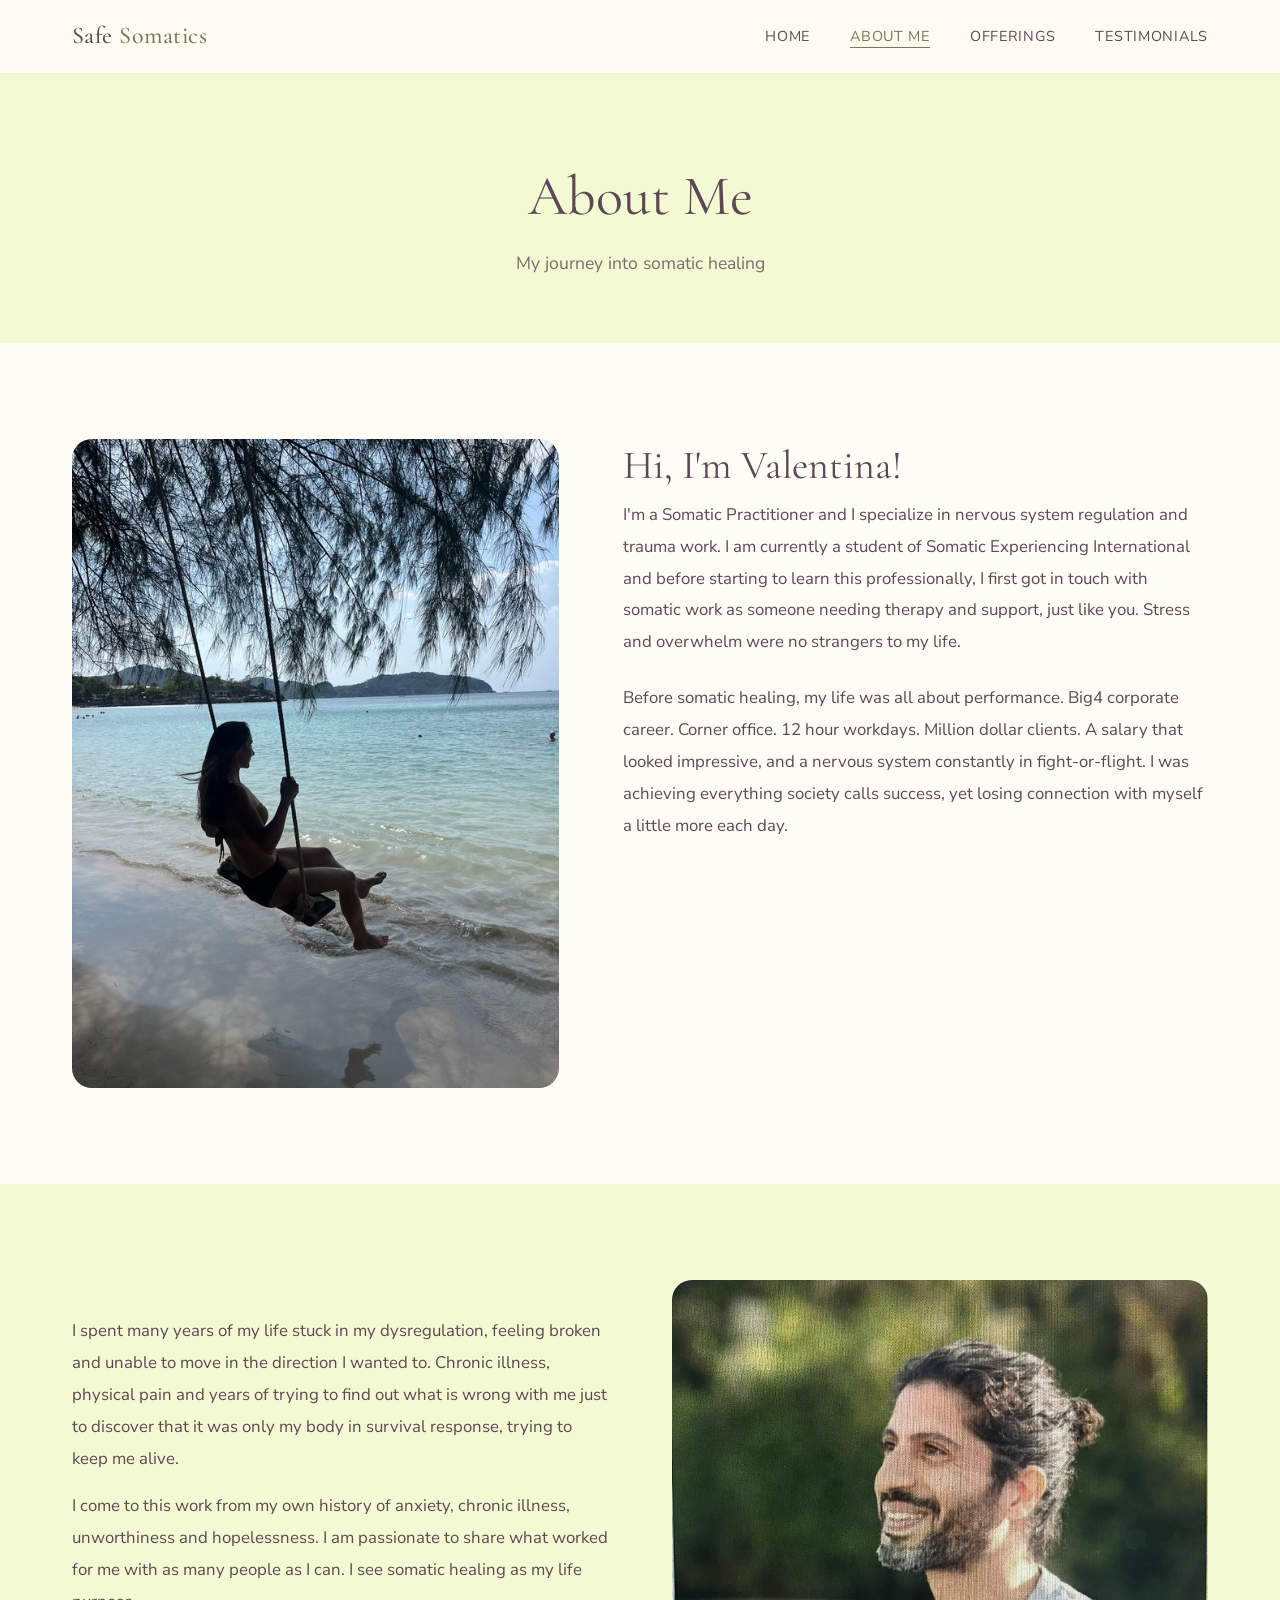
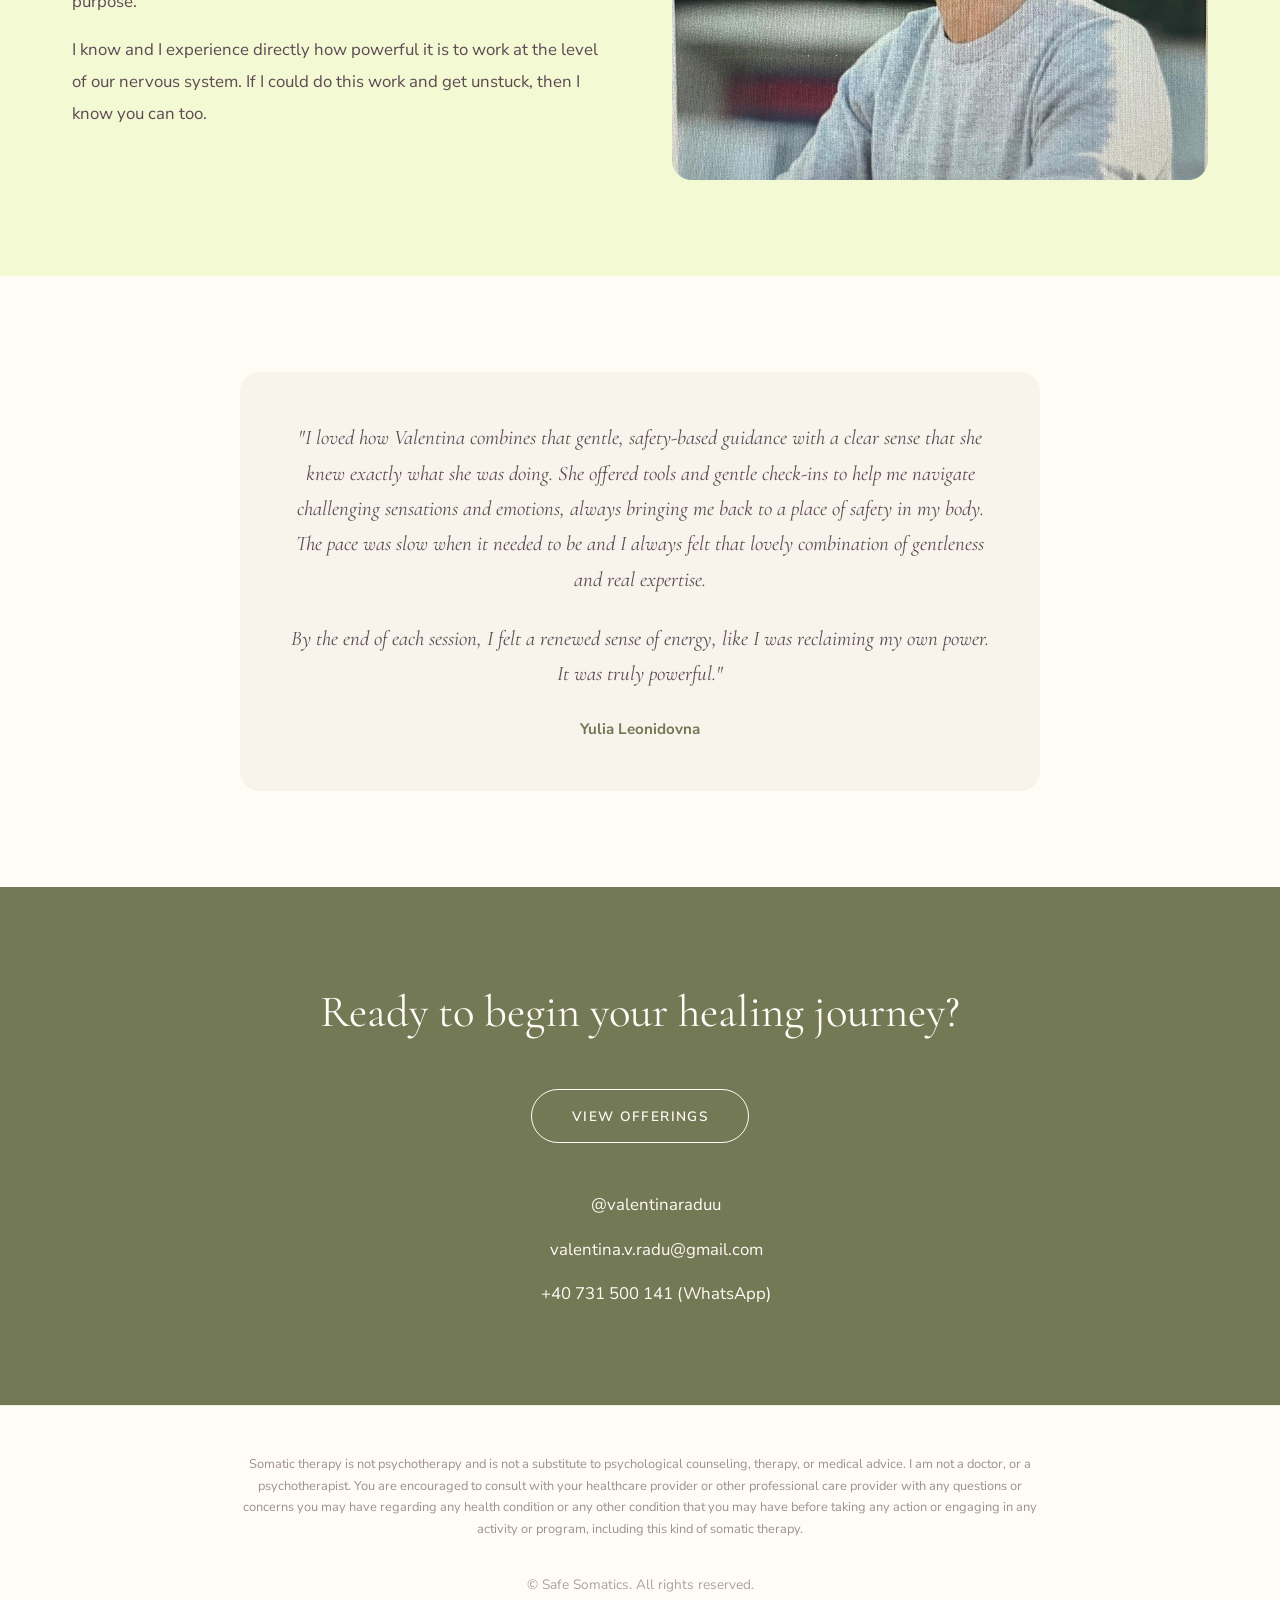
==== public/about-me.html @ 9765cf7d "Move site files into public/ directory to fix Firebase deploy Firebase Hosting expects a "public" di" ====
<!DOCTYPE html>
<html lang="en">
<head>
  <meta charset="utf-8">
  <meta name="viewport" content="width=device-width, initial-scale=1">
  <title>About Me | Safe Somatics</title>
  <meta name="description" content="Meet Valentina, a Somatic Practitioner specializing in nervous system regulation and trauma work.">
  <meta property="og:title" content="About Me | Safe Somatics">
  <meta property="og:description" content="Meet Valentina, a Somatic Practitioner specializing in nervous system regulation and trauma work.">
  <meta property="og:image" content="images/og-image.jpg">
  <meta property="og:type" content="website">
  <link rel="stylesheet" href="css/style.css">
</head>
<body>

  <!-- Navigation -->
  <nav class="nav" id="nav">
    <div class="nav-inner">
      <a href="index.html" class="nav-logo">Safe <span>Somatics</span></a>
      <button class="nav-toggle" id="navToggle" aria-label="Toggle navigation">
        <span></span><span></span><span></span>
      </button>
      <ul class="nav-links" id="navLinks">
        <li><a href="index.html">Home</a></li>
        <li><a href="about-me.html" class="active">About Me</a></li>
        <li><a href="offerings.html">Offerings</a></li>
        <li><a href="testimonials.html">Testimonials</a></li>
      </ul>
    </div>
  </nav>

  <!-- Page Header -->
  <div class="page-header">
    <h1>About Me</h1>
    <p>My journey into somatic healing</p>
  </div>

  <!-- About Content -->
  <section class="section section-cream">
    <div class="container">
      <div class="about-grid fade-in">
        <div class="about-image">
          <img src="images/deedd621ee61c66be8c15c5e5fd90326.jpg" alt="Valentina - Somatic Practitioner" loading="lazy">
        </div>
        <div class="about-content">
          <h2>Hi, I'm Valentina!</h2>
          <p>I'm a Somatic Practitioner and I specialize in nervous system regulation and trauma work. I am currently a student of Somatic Experiencing International and before starting to learn this professionally, I first got in touch with somatic work as someone needing therapy and support, just like you. Stress and overwhelm were no strangers to my life.</p>
          <p>Before somatic healing, my life was all about performance. Big4 corporate career. Corner office. 12 hour workdays. Million dollar clients. A salary that looked impressive, and a nervous system constantly in fight-or-flight. I was achieving everything society calls success, yet losing connection with myself a little more each day.</p>
        </div>
      </div>
    </div>
  </section>

  <!-- My Story Continued -->
  <section class="section section-light-green">
    <div class="container">
      <div class="split-section fade-in">
        <div class="split-content">
          <p>I spent many years of my life stuck in my dysregulation, feeling broken and unable to move in the direction I wanted to. Chronic illness, physical pain and years of trying to find out what is wrong with me just to discover that it was only my body in survival response, trying to keep me alive.</p>
          <p>I come to this work from my own history of anxiety, chronic illness, unworthiness and hopelessness. I am passionate to share what worked for me with as many people as I can. I see somatic healing as my life purpose.</p>
          <p>I know and I experience directly how powerful it is to work at the level of our nervous system. If I could do this work and get unstuck, then I know you can too.</p>
        </div>
        <div class="split-image">
          <img src="images/a37e9b5d80939ad8d50502c005fdd26c.jpg" alt="Somatic healing journey" loading="lazy">
        </div>
      </div>
    </div>
  </section>

  <!-- Testimonial -->
  <section class="section section-cream">
    <div class="container">
      <div class="testimonial-featured fade-in">
        <p>"I loved how Valentina combines that gentle, safety-based guidance with a clear sense that she knew exactly what she was doing. She offered tools and gentle check-ins to help me navigate challenging sensations and emotions, always bringing me back to a place of safety in my body. The pace was slow when it needed to be and I always felt that lovely combination of gentleness and real expertise.</p>
        <p>By the end of each session, I felt a renewed sense of energy, like I was reclaiming my own power. It was truly powerful."</p>
        <span class="testimonial-author">Yulia Leonidovna</span>
      </div>
    </div>
  </section>

  <!-- CTA -->
  <section class="section section-olive contact-section">
    <div class="container fade-in">
      <h2>Ready to begin your healing journey?</h2>
      <div class="mt-3">
        <a href="offerings.html" class="btn btn-outline" style="border-color: #fffbf5; color: #fffbf5;">View offerings</a>
      </div>
      <div class="contact-links mt-3">
        <div class="contact-item">
          <svg xmlns="http://www.w3.org/2000/svg" viewBox="0 0 24 24" fill="#fffbf5"><path d="M12 2.163c3.204 0 3.584.012 4.85.07 3.252.148 4.771 1.691 4.919 4.919.058 1.265.069 1.645.069 4.849 0 3.205-.012 3.584-.069 4.849-.149 3.225-1.664 4.771-4.919 4.919-1.266.058-1.644.07-4.85.07-3.204 0-3.584-.012-4.849-.07-3.26-.149-4.771-1.699-4.919-4.92-.058-1.265-.07-1.644-.07-4.849 0-3.204.013-3.583.07-4.849.149-3.227 1.664-4.771 4.919-4.919 1.266-.057 1.645-.069 4.849-.069zm0-2.163c-3.259 0-3.667.014-4.947.072-4.358.2-6.78 2.618-6.98 6.98-.059 1.281-.073 1.689-.073 4.948 0 3.259.014 3.668.072 4.948.2 4.358 2.618 6.78 6.98 6.98 1.281.058 1.689.072 4.948.072 3.259 0 3.668-.014 4.948-.072 4.354-.2 6.782-2.618 6.979-6.98.059-1.28.073-1.689.073-4.948 0-3.259-.014-3.667-.072-4.947-.196-4.354-2.617-6.78-6.979-6.98-1.281-.059-1.69-.073-4.949-.073zm0 5.838c-3.403 0-6.162 2.759-6.162 6.162s2.759 6.163 6.162 6.163 6.162-2.759 6.162-6.163c0-3.403-2.759-6.162-6.162-6.162zm0 10.162c-2.209 0-4-1.79-4-4 0-2.209 1.791-4 4-4s4 1.791 4 4c0 2.21-1.791 4-4 4zm6.406-11.845c-.796 0-1.441.645-1.441 1.44s.645 1.44 1.441 1.44c.795 0 1.439-.645 1.439-1.44s-.644-1.44-1.439-1.44z"/></svg>
          <a href="https://www.instagram.com/valentinaraduu" target="_blank" rel="noopener" style="color: #fffbf5;">@valentinaraduu</a>
        </div>
        <div class="contact-item">
          <svg xmlns="http://www.w3.org/2000/svg" viewBox="0 0 24 24" fill="#fffbf5"><path d="M20 4H4c-1.1 0-1.99.9-1.99 2L2 18c0 1.1.9 2 2 2h16c1.1 0 2-.9 2-2V6c0-1.1-.9-2-2-2zm0 4l-8 5-8-5V6l8 5 8-5v2z"/></svg>
          <a href="mailto:valentina.v.radu@gmail.com" style="color: #fffbf5;">valentina.v.radu@gmail.com</a>
        </div>
        <div class="contact-item">
          <svg xmlns="http://www.w3.org/2000/svg" viewBox="0 0 24 24" fill="#fffbf5"><path d="M.057 24l1.687-6.163c-1.041-1.804-1.588-3.849-1.587-5.946.003-6.556 5.338-11.891 11.893-11.891 3.181.001 6.167 1.24 8.413 3.488 2.245 2.248 3.481 5.236 3.48 8.414-.003 6.557-5.338 11.892-11.893 11.892-1.99-.001-3.951-.5-5.688-1.448l-6.305 1.654zm6.597-3.807c1.676.995 3.276 1.591 5.392 1.592 5.448 0 9.886-4.434 9.889-9.885.002-5.462-4.415-9.89-9.881-9.892-5.452 0-9.887 4.434-9.889 9.884-.001 2.225.651 3.891 1.746 5.634l-.999 3.648 3.742-.981zm11.387-5.464c-.074-.124-.272-.198-.57-.347-.297-.149-1.758-.868-2.031-.967-.272-.099-.47-.149-.669.149-.198.297-.768.967-.941 1.165-.173.198-.347.223-.644.074-.297-.149-1.255-.462-2.39-1.475-.883-.788-1.48-1.761-1.653-2.059-.173-.297-.018-.458.13-.606.134-.133.297-.347.446-.521.151-.172.2-.296.3-.495.099-.198.05-.372-.025-.521-.075-.148-.669-1.611-.916-2.206-.242-.579-.487-.501-.669-.51l-.57-.01c-.198 0-.52.074-.792.372s-1.04 1.016-1.04 2.479 1.065 2.876 1.213 3.074c.149.198 2.095 3.2 5.076 4.487.709.306 1.263.489 1.694.626.712.226 1.36.194 1.872.118.571-.085 1.758-.719 2.006-1.413.248-.695.248-1.29.173-1.414z"/></svg>
          <span style="color: #fffbf5;">+40 731 500 141 (WhatsApp)</span>
        </div>
      </div>
    </div>
  </section>

  <!-- Footer -->
  <footer class="footer">
    <div class="container">
      <p class="footer-disclaimer">Somatic therapy is not psychotherapy and is not a substitute to psychological counseling, therapy, or medical advice. I am not a doctor, or a psychotherapist. You are encouraged to consult with your healthcare provider or other professional care provider with any questions or concerns you may have regarding any health condition or any other condition that you may have before taking any action or engaging in any activity or program, including this kind of somatic therapy.</p>
      <p class="footer-bottom">&copy; Safe Somatics. All rights reserved.</p>
    </div>
  </footer>

  <script src="js/main.js"></script>
</body>
</html>
---- public/css/style.css ----
/* ============================================
   Safe Somatics - Static Website Styles
   Color Palette:
     Cream:      #fffbf5
     Olive:      #737855
     Plum:       #5d4954
     Light Green: #f3f9d2
     Light Pink:  #ffd2fc
   ============================================ */

@import url('https://fonts.googleapis.com/css2?family=Cormorant+Garamond:ital,wght@0,300;0,400;0,500;0,600;0,700;1,300;1,400;1,500&family=Nunito+Sans:ital,wght@0,300;0,400;0,600;0,700;1,300;1,400&display=swap');

/* Reset & Base */
*, *::before, *::after {
  margin: 0;
  padding: 0;
  box-sizing: border-box;
}

html {
  scroll-behavior: smooth;
  font-size: 16px;
}

body {
  font-family: 'Nunito Sans', sans-serif;
  background-color: #fffbf5;
  color: #5d4954;
  line-height: 1.7;
  -webkit-font-smoothing: antialiased;
}

h1, h2, h3, h4, h5, h6 {
  font-family: 'Cormorant Garamond', serif;
  font-weight: 400;
  line-height: 1.3;
  color: #5d4954;
}

img {
  max-width: 100%;
  height: auto;
  display: block;
}

a {
  color: #737855;
  text-decoration: none;
  transition: color 0.3s ease;
}

a:hover {
  color: #5d4954;
}

.container {
  max-width: 1200px;
  margin: 0 auto;
  padding: 0 2rem;
}

/* ============================================
   Navigation
   ============================================ */
.nav {
  position: fixed;
  top: 0;
  left: 0;
  right: 0;
  z-index: 1000;
  background-color: rgba(255, 251, 245, 0.95);
  backdrop-filter: blur(10px);
  -webkit-backdrop-filter: blur(10px);
  border-bottom: 1px solid rgba(115, 120, 85, 0.1);
  transition: box-shadow 0.3s ease;
}

.nav.scrolled {
  box-shadow: 0 2px 20px rgba(93, 73, 84, 0.08);
}

.nav-inner {
  max-width: 1200px;
  margin: 0 auto;
  padding: 1rem 2rem;
  display: flex;
  justify-content: space-between;
  align-items: center;
}

.nav-logo {
  font-family: 'Cormorant Garamond', serif;
  font-size: 1.5rem;
  font-weight: 500;
  color: #5d4954;
  letter-spacing: 0.02em;
}

.nav-logo span {
  color: #737855;
}

.nav-links {
  display: flex;
  list-style: none;
  gap: 2.5rem;
  align-items: center;
}

.nav-links a {
  font-size: 0.9rem;
  font-weight: 400;
  color: #5d4954;
  letter-spacing: 0.05em;
  text-transform: uppercase;
  position: relative;
  padding-bottom: 2px;
}

.nav-links a::after {
  content: '';
  position: absolute;
  bottom: 0;
  left: 0;
  width: 0;
  height: 1px;
  background-color: #737855;
  transition: width 0.3s ease;
}

.nav-links a:hover::after,
.nav-links a.active::after {
  width: 100%;
}

.nav-links a.active {
  color: #737855;
}

.nav-toggle {
  display: none;
  flex-direction: column;
  gap: 5px;
  cursor: pointer;
  background: none;
  border: none;
  padding: 5px;
}

.nav-toggle span {
  display: block;
  width: 24px;
  height: 2px;
  background-color: #5d4954;
  transition: all 0.3s ease;
}

/* ============================================
   Hero Section
   ============================================ */
.hero {
  min-height: 100vh;
  display: flex;
  align-items: center;
  justify-content: center;
  text-align: center;
  padding: 8rem 2rem 4rem;
  position: relative;
  overflow: hidden;
  background-color: #fffbf5;
}

.hero-bg {
  position: absolute;
  top: 0;
  left: 0;
  right: 0;
  bottom: 0;
  background-image: url('../images/066b9617bab4fffd7803dbf2ef9ac139.jpg');
  background-size: cover;
  background-position: center;
  opacity: 0.15;
}

.hero-content {
  position: relative;
  z-index: 1;
  max-width: 800px;
}

.hero-subtitle {
  font-family: 'Nunito Sans', sans-serif;
  font-size: 0.85rem;
  font-weight: 400;
  letter-spacing: 0.3em;
  text-transform: uppercase;
  color: #737855;
  margin-bottom: 1.5rem;
}

.hero h1 {
  font-size: 4rem;
  font-weight: 300;
  color: #5d4954;
  margin-bottom: 1.5rem;
  letter-spacing: 0.02em;
}

.hero-description {
  font-size: 1.1rem;
  color: #5d4954;
  opacity: 0.8;
  max-width: 550px;
  margin: 0 auto 2.5rem;
  line-height: 1.8;
}

/* ============================================
   Buttons
   ============================================ */
.btn {
  display: inline-block;
  padding: 0.9rem 2.5rem;
  border-radius: 50px;
  font-family: 'Nunito Sans', sans-serif;
  font-size: 0.85rem;
  font-weight: 600;
  letter-spacing: 0.1em;
  text-transform: uppercase;
  transition: all 0.3s ease;
  cursor: pointer;
  border: none;
}

.btn-primary {
  background-color: #737855;
  color: #fffbf5;
}

.btn-primary:hover {
  background-color: #5d4954;
  color: #fffbf5;
  transform: translateY(-2px);
  box-shadow: 0 4px 15px rgba(93, 73, 84, 0.2);
}

.btn-outline {
  background-color: transparent;
  color: #737855;
  border: 1.5px solid #737855;
}

.btn-outline:hover {
  background-color: #737855;
  color: #fffbf5;
  transform: translateY(-2px);
}

.btn-group {
  display: flex;
  gap: 1rem;
  justify-content: center;
  flex-wrap: wrap;
}

/* ============================================
   Section Styles
   ============================================ */
.section {
  padding: 6rem 0;
}

.section-olive {
  background-color: #737855;
  color: #fffbf5;
}

.section-olive h2,
.section-olive h3,
.section-olive h4,
.section-olive p {
  color: #fffbf5;
}

.section-plum {
  background-color: #5d4954;
  color: #fffbf5;
}

.section-plum h2,
.section-plum h3,
.section-plum h4,
.section-plum p {
  color: #fffbf5;
}

.section-light-green {
  background-color: #f3f9d2;
}

.section-cream {
  background-color: #fffbf5;
}

.section-title {
  font-size: 2.8rem;
  text-align: center;
  margin-bottom: 1.5rem;
  font-weight: 400;
}

.section-text {
  text-align: center;
  max-width: 700px;
  margin: 0 auto;
  font-size: 1.05rem;
  line-height: 1.8;
  opacity: 0.9;
}

/* ============================================
   Welcome / Intro Section
   ============================================ */
.welcome {
  display: grid;
  grid-template-columns: 1fr 1fr;
  gap: 4rem;
  align-items: center;
}

.welcome-image img {
  border-radius: 300px 300px 300px 300px;
  object-fit: cover;
  width: 100%;
  max-width: 450px;
  margin: 0 auto;
}

.welcome-content h2 {
  font-size: 2.5rem;
  margin-bottom: 1.5rem;
  text-transform: uppercase;
  letter-spacing: 0.05em;
}

.welcome-content p {
  font-size: 1.05rem;
  line-height: 1.9;
  margin-bottom: 1rem;
}

/* ============================================
   What Is Somatic Therapy
   ============================================ */
.what-is-grid {
  display: grid;
  grid-template-columns: repeat(3, 1fr);
  gap: 2.5rem;
  margin-top: 3rem;
}

.what-is-card {
  text-align: center;
  padding: 2.5rem 2rem;
  background: rgba(255, 255, 255, 0.5);
  border-radius: 20px;
  border: 1px solid rgba(115, 120, 85, 0.1);
}

.what-is-card h3 {
  font-size: 1.4rem;
  margin-bottom: 1rem;
  color: #737855;
}

.what-is-card p {
  font-size: 0.95rem;
  line-height: 1.7;
  opacity: 0.85;
}

.what-is-description {
  text-align: center;
  max-width: 800px;
  margin: 3rem auto 0;
  font-size: 1.05rem;
  line-height: 1.8;
  padding: 2rem;
  background: rgba(115, 120, 85, 0.05);
  border-radius: 20px;
  border-left: 3px solid #737855;
}

/* ============================================
   Two Column Text + Image Layout
   ============================================ */
.split-section {
  display: grid;
  grid-template-columns: 1fr 1fr;
  gap: 4rem;
  align-items: center;
}

.split-section.reverse {
  direction: rtl;
}

.split-section.reverse > * {
  direction: ltr;
}

.split-image img {
  border-radius: 20px;
  object-fit: cover;
  width: 100%;
  height: 500px;
}

.split-content h2 {
  font-size: 2.5rem;
  margin-bottom: 1.5rem;
}

.split-content p {
  font-size: 1.05rem;
  line-height: 1.9;
  margin-bottom: 1rem;
}

/* ============================================
   Nervous System / Quote Section
   ============================================ */
.full-width-text {
  max-width: 900px;
  margin: 0 auto;
  text-align: center;
}

.full-width-text h2 {
  font-size: 2rem;
  line-height: 1.6;
  font-weight: 400;
  margin-bottom: 2rem;
}

.full-width-text p {
  font-size: 1.05rem;
  line-height: 1.9;
}

.quote-block {
  max-width: 800px;
  margin: 3rem auto 0;
  padding: 2.5rem;
  text-align: center;
  font-family: 'Cormorant Garamond', serif;
  font-size: 1.3rem;
  font-style: italic;
  line-height: 1.7;
  position: relative;
}

.quote-block::before {
  content: '\201C';
  font-size: 5rem;
  position: absolute;
  top: -1rem;
  left: 50%;
  transform: translateX(-50%);
  opacity: 0.2;
  font-style: normal;
}

.quote-author {
  display: block;
  margin-top: 1.5rem;
  font-family: 'Nunito Sans', sans-serif;
  font-size: 0.9rem;
  font-style: normal;
  font-weight: 600;
  letter-spacing: 0.1em;
  text-transform: uppercase;
}

/* ============================================
   Pillars / Features Grid
   ============================================ */
.pillars-grid {
  display: grid;
  grid-template-columns: repeat(4, 1fr);
  gap: 2rem;
  margin-top: 3rem;
}

.pillar-card {
  text-align: center;
  padding: 2.5rem 1.5rem;
  border-radius: 20px;
  background: rgba(255, 251, 245, 0.1);
  border: 1px solid rgba(255, 251, 245, 0.15);
  transition: transform 0.3s ease;
}

.pillar-card:hover {
  transform: translateY(-5px);
}

.pillar-card h4 {
  font-size: 1.3rem;
  margin-bottom: 1rem;
  color: #f3f9d2;
}

.pillar-card p {
  font-size: 0.95rem;
  line-height: 1.7;
  opacity: 0.9;
}

/* ============================================
   Support / Benefits Section
   ============================================ */
.support-section h2 {
  text-align: center;
  font-size: 2.8rem;
  margin-bottom: 3rem;
}

.benefits-grid {
  display: grid;
  grid-template-columns: repeat(2, 1fr);
  gap: 2.5rem;
  max-width: 900px;
  margin: 0 auto;
}

.benefit-card {
  padding: 2rem;
  border-radius: 20px;
  background: white;
  border: 1px solid rgba(115, 120, 85, 0.1);
  transition: box-shadow 0.3s ease;
}

.benefit-card:hover {
  box-shadow: 0 8px 30px rgba(93, 73, 84, 0.08);
}

.benefit-card h3 {
  font-size: 1.4rem;
  margin-bottom: 0.75rem;
  color: #737855;
}

.benefit-card p {
  font-size: 0.95rem;
  line-height: 1.7;
}

/* ============================================
   About Section
   ============================================ */
.about-grid {
  display: grid;
  grid-template-columns: 1fr 1.2fr;
  gap: 4rem;
  align-items: start;
}

.about-image img {
  border-radius: 20px;
  object-fit: cover;
  width: 100%;
  position: sticky;
  top: 6rem;
}

.about-content h2 {
  font-size: 2.5rem;
  margin-bottom: 0.5rem;
}

.about-content h3 {
  font-size: 1.6rem;
  color: #737855;
  margin-bottom: 1.5rem;
}

.about-content p {
  font-size: 1.05rem;
  line-height: 1.9;
  margin-bottom: 1.5rem;
}

/* ============================================
   Testimonials
   ============================================ */
.testimonial-card {
  max-width: 800px;
  margin: 0 auto 3rem;
  padding: 3rem;
  background: white;
  border-radius: 20px;
  border: 1px solid rgba(115, 120, 85, 0.1);
  position: relative;
}

.testimonial-card::before {
  content: '\201C';
  font-family: 'Cormorant Garamond', serif;
  font-size: 5rem;
  color: #737855;
  opacity: 0.2;
  position: absolute;
  top: 0.5rem;
  left: 1.5rem;
  line-height: 1;
}

.testimonial-card p {
  font-size: 1.05rem;
  line-height: 1.8;
  font-style: italic;
  margin-bottom: 1.5rem;
  padding-top: 1rem;
}

.testimonial-author {
  font-weight: 700;
  font-style: normal;
  color: #737855;
  font-size: 0.95rem;
}

.testimonial-role {
  font-style: normal;
  font-size: 0.85rem;
  opacity: 0.7;
}

.testimonial-featured {
  max-width: 800px;
  margin: 0 auto;
  padding: 3rem;
  text-align: center;
  background: rgba(115, 120, 85, 0.05);
  border-radius: 20px;
}

.testimonial-featured p {
  font-family: 'Cormorant Garamond', serif;
  font-size: 1.3rem;
  font-style: italic;
  line-height: 1.7;
  margin-bottom: 1.5rem;
}

/* ============================================
   Offerings
   ============================================ */
.offerings-grid {
  display: grid;
  grid-template-columns: repeat(3, 1fr);
  gap: 2.5rem;
  margin-top: 3rem;
}

.offering-card {
  text-align: center;
  border-radius: 20px;
  overflow: hidden;
  background: white;
  border: 1px solid rgba(115, 120, 85, 0.1);
  transition: transform 0.3s ease, box-shadow 0.3s ease;
}

.offering-card:hover {
  transform: translateY(-5px);
  box-shadow: 0 10px 30px rgba(93, 73, 84, 0.1);
}

.offering-card-image {
  height: 250px;
  overflow: hidden;
}

.offering-card-image img {
  width: 100%;
  height: 100%;
  object-fit: cover;
  transition: transform 0.5s ease;
}

.offering-card:hover .offering-card-image img {
  transform: scale(1.05);
}

.offering-card-content {
  padding: 2rem;
}

.offering-card h3 {
  font-size: 1.5rem;
  margin-bottom: 1rem;
  color: #737855;
}

.offering-card p {
  font-size: 0.95rem;
  line-height: 1.7;
  margin-bottom: 1.5rem;
}

/* ============================================
   Contact Section
   ============================================ */
.contact-section {
  text-align: center;
}

.contact-section h2 {
  font-size: 2.8rem;
  margin-bottom: 2rem;
}

.contact-links {
  display: flex;
  flex-direction: column;
  gap: 1rem;
  align-items: center;
  margin-top: 1.5rem;
}

.contact-item {
  display: flex;
  align-items: center;
  gap: 0.75rem;
  font-size: 1.05rem;
}

.contact-item svg {
  width: 20px;
  height: 20px;
  fill: #737855;
  flex-shrink: 0;
}

/* ============================================
   Footer
   ============================================ */
.footer {
  padding: 3rem 0;
  text-align: center;
  border-top: 1px solid rgba(115, 120, 85, 0.1);
}

.footer-disclaimer {
  max-width: 800px;
  margin: 0 auto 2rem;
  font-size: 0.8rem;
  line-height: 1.7;
  opacity: 0.6;
}

.footer-bottom {
  font-size: 0.85rem;
  opacity: 0.5;
}

/* ============================================
   Page Header (for inner pages)
   ============================================ */
.page-header {
  padding: 10rem 2rem 4rem;
  text-align: center;
  background-color: #f3f9d2;
}

.page-header h1 {
  font-size: 3.5rem;
  color: #5d4954;
}

.page-header p {
  margin-top: 1rem;
  font-size: 1.1rem;
  opacity: 0.8;
  max-width: 600px;
  margin-left: auto;
  margin-right: auto;
}

/* ============================================
   Utilities
   ============================================ */
.text-center {
  text-align: center;
}

.mt-2 { margin-top: 2rem; }
.mt-3 { margin-top: 3rem; }
.mb-2 { margin-bottom: 2rem; }
.mb-3 { margin-bottom: 3rem; }

/* ============================================
   Animations
   ============================================ */
.fade-in {
  opacity: 0;
  transform: translateY(20px);
  transition: opacity 0.8s ease, transform 0.8s ease;
}

.fade-in.visible {
  opacity: 1;
  transform: translateY(0);
}

/* ============================================
   Responsive Design
   ============================================ */
@media (max-width: 1024px) {
  .pillars-grid {
    grid-template-columns: repeat(2, 1fr);
  }

  .welcome,
  .split-section,
  .about-grid {
    grid-template-columns: 1fr;
    gap: 2rem;
  }

  .split-section.reverse {
    direction: ltr;
  }

  .welcome-image {
    order: -1;
  }

  .hero h1 {
    font-size: 3rem;
  }
}

@media (max-width: 768px) {
  .nav-links {
    display: none;
    position: absolute;
    top: 100%;
    left: 0;
    right: 0;
    background-color: rgba(255, 251, 245, 0.98);
    flex-direction: column;
    padding: 2rem;
    gap: 1.5rem;
    border-bottom: 1px solid rgba(115, 120, 85, 0.1);
  }

  .nav-links.open {
    display: flex;
  }

  .nav-toggle {
    display: flex;
  }

  .hero {
    min-height: 80vh;
    padding: 7rem 1.5rem 3rem;
  }

  .hero h1 {
    font-size: 2.5rem;
  }

  .section {
    padding: 4rem 0;
  }

  .section-title {
    font-size: 2.2rem;
  }

  .what-is-grid {
    grid-template-columns: 1fr;
  }

  .offerings-grid {
    grid-template-columns: 1fr;
  }

  .pillars-grid {
    grid-template-columns: 1fr;
  }

  .benefits-grid {
    grid-template-columns: 1fr;
  }

  .container {
    padding: 0 1.5rem;
  }

  .page-header {
    padding: 8rem 1.5rem 3rem;
  }

  .page-header h1 {
    font-size: 2.5rem;
  }

  .split-image img {
    height: 350px;
  }

  .about-image img {
    position: static;
  }
}

@media (max-width: 480px) {
  .hero h1 {
    font-size: 2rem;
  }

  .btn-group {
    flex-direction: column;
    align-items: center;
  }
}
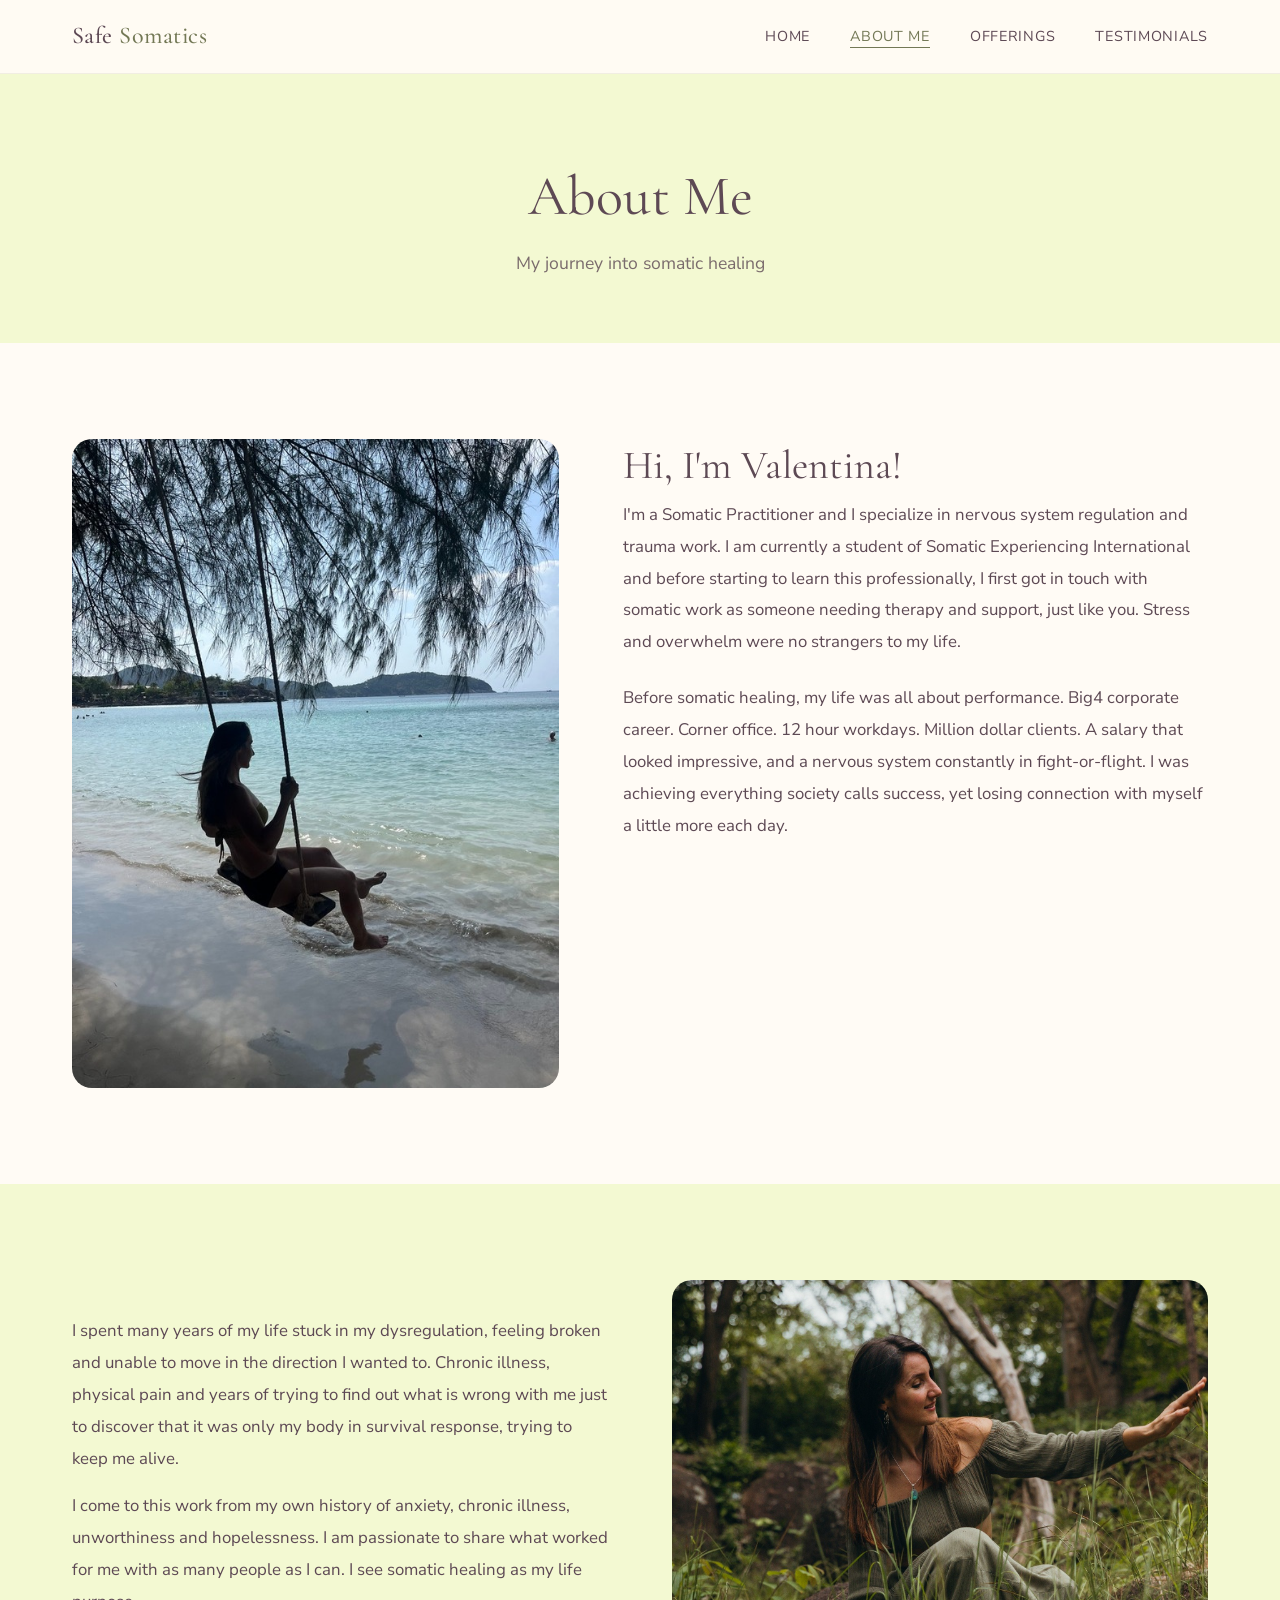
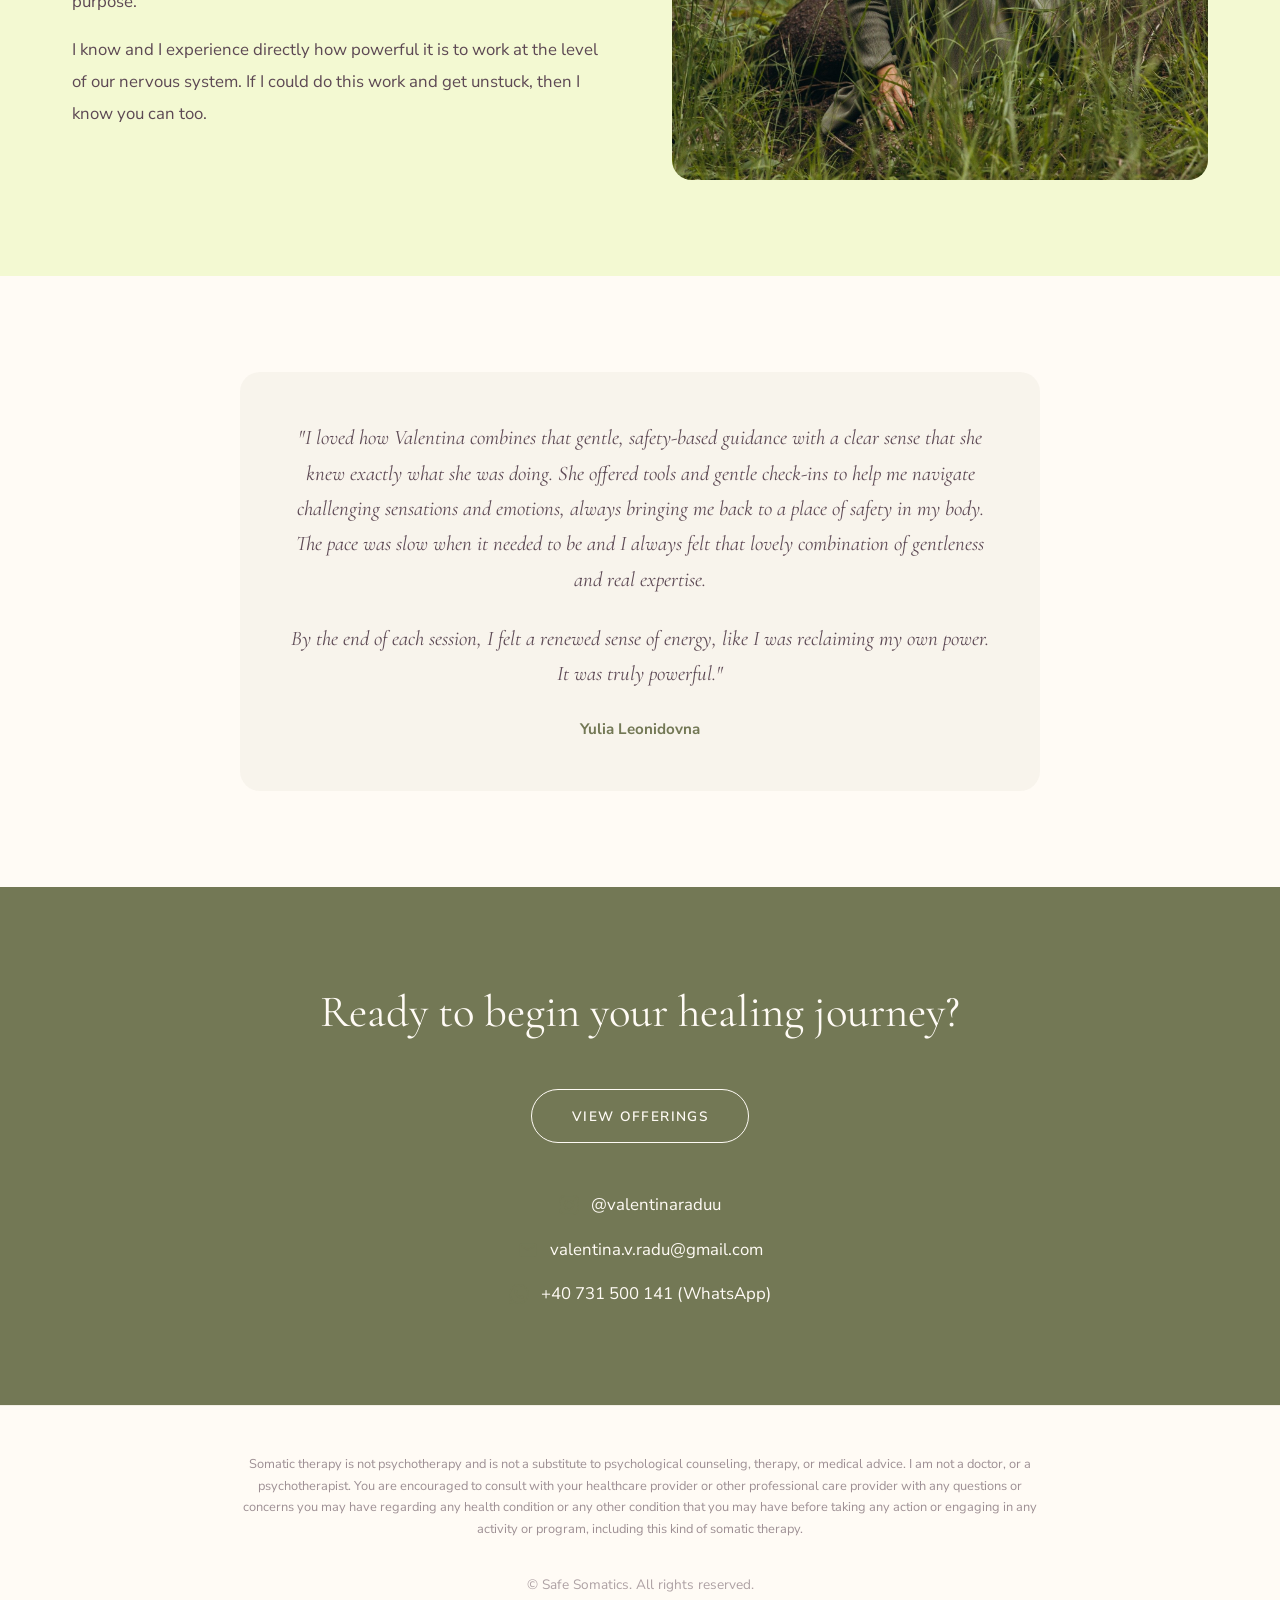
==== commit 1c3b19d1: "Swap About Me page image to specified photo https://claude.ai/code/session_01XYaY79BtkbtiE2khdQedfF" ====
--- a/public/about-me.html
+++ b/public/about-me.html
@@ -61,7 +61,7 @@
           <p>I know and I experience directly how powerful it is to work at the level of our nervous system. If I could do this work and get unstuck, then I know you can too.</p>
         </div>
         <div class="split-image">
-          <img src="images/a37e9b5d80939ad8d50502c005fdd26c.jpg" alt="Somatic healing journey" loading="lazy">
+          <img src="images/9dc7a72aa79212843d50720f5d2e6f0e.jpg" alt="Somatic healing journey" loading="lazy">
         </div>
       </div>
     </div>
--- a/public/css/style.css
+++ b/public/css/style.css
@@ -329,10 +329,10 @@
 }
 
 .welcome-image img {
-  border-radius: 300px 300px 300px 300px;
+  border-radius: 20px;
   object-fit: cover;
   width: 100%;
-  max-width: 450px;
+  height: 500px;
   margin: 0 auto;
 }
 
@@ -362,7 +362,7 @@
 .what-is-card {
   text-align: center;
   padding: 2.5rem 2rem;
-  background: rgba(255, 255, 255, 0.5);
+  background: rgba(255, 251, 245, 0.5);
   border-radius: 20px;
   border: 1px solid rgba(115, 120, 85, 0.1);
 }
@@ -537,7 +537,7 @@
 .benefit-card {
   padding: 2rem;
   border-radius: 20px;
-  background: white;
+  background: #fffbf5;
   border: 1px solid rgba(115, 120, 85, 0.1);
   transition: box-shadow 0.3s ease;
 }
@@ -599,7 +599,7 @@
   max-width: 800px;
   margin: 0 auto 3rem;
   padding: 3rem;
-  background: white;
+  background: #fffbf5;
   border-radius: 20px;
   border: 1px solid rgba(115, 120, 85, 0.1);
   position: relative;
@@ -669,7 +669,7 @@
   text-align: center;
   border-radius: 20px;
   overflow: hidden;
-  background: white;
+  background: #fffbf5;
   border: 1px solid rgba(115, 120, 85, 0.1);
   transition: transform 0.3s ease, box-shadow 0.3s ease;
 }
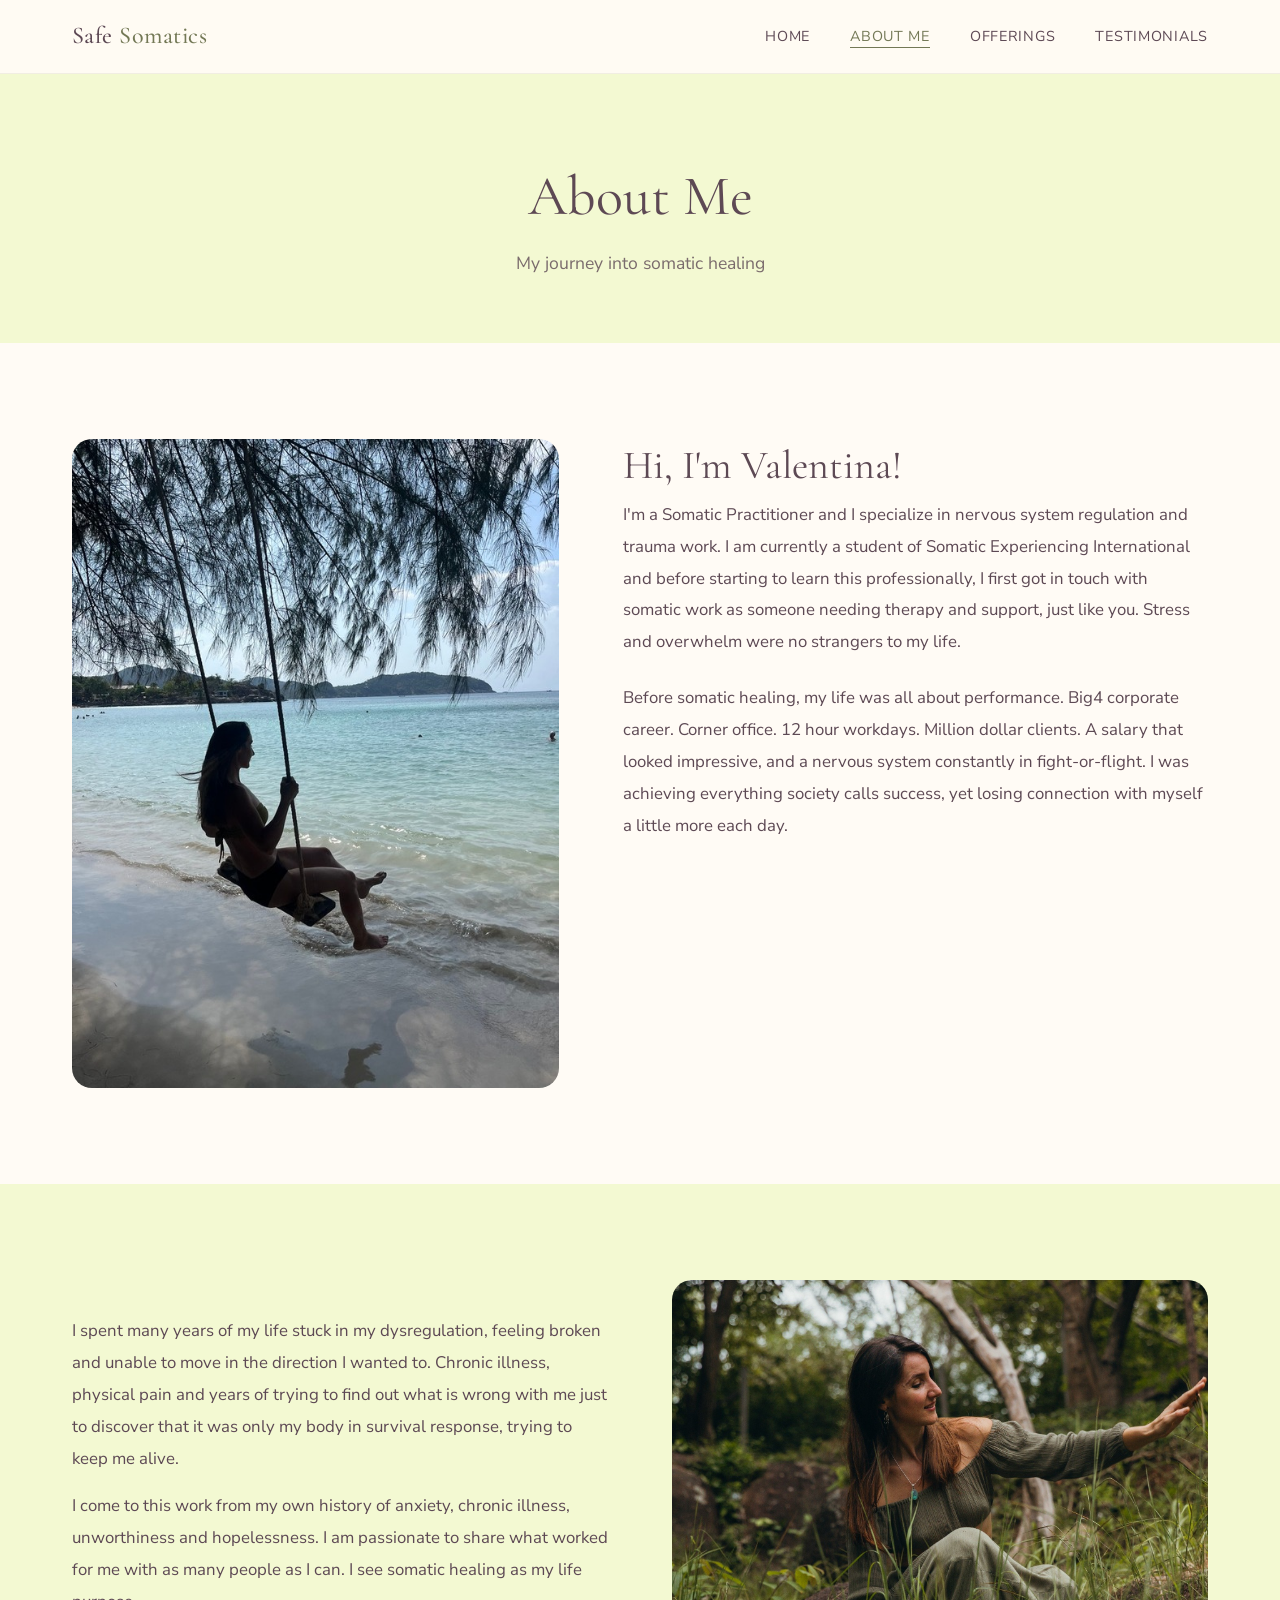
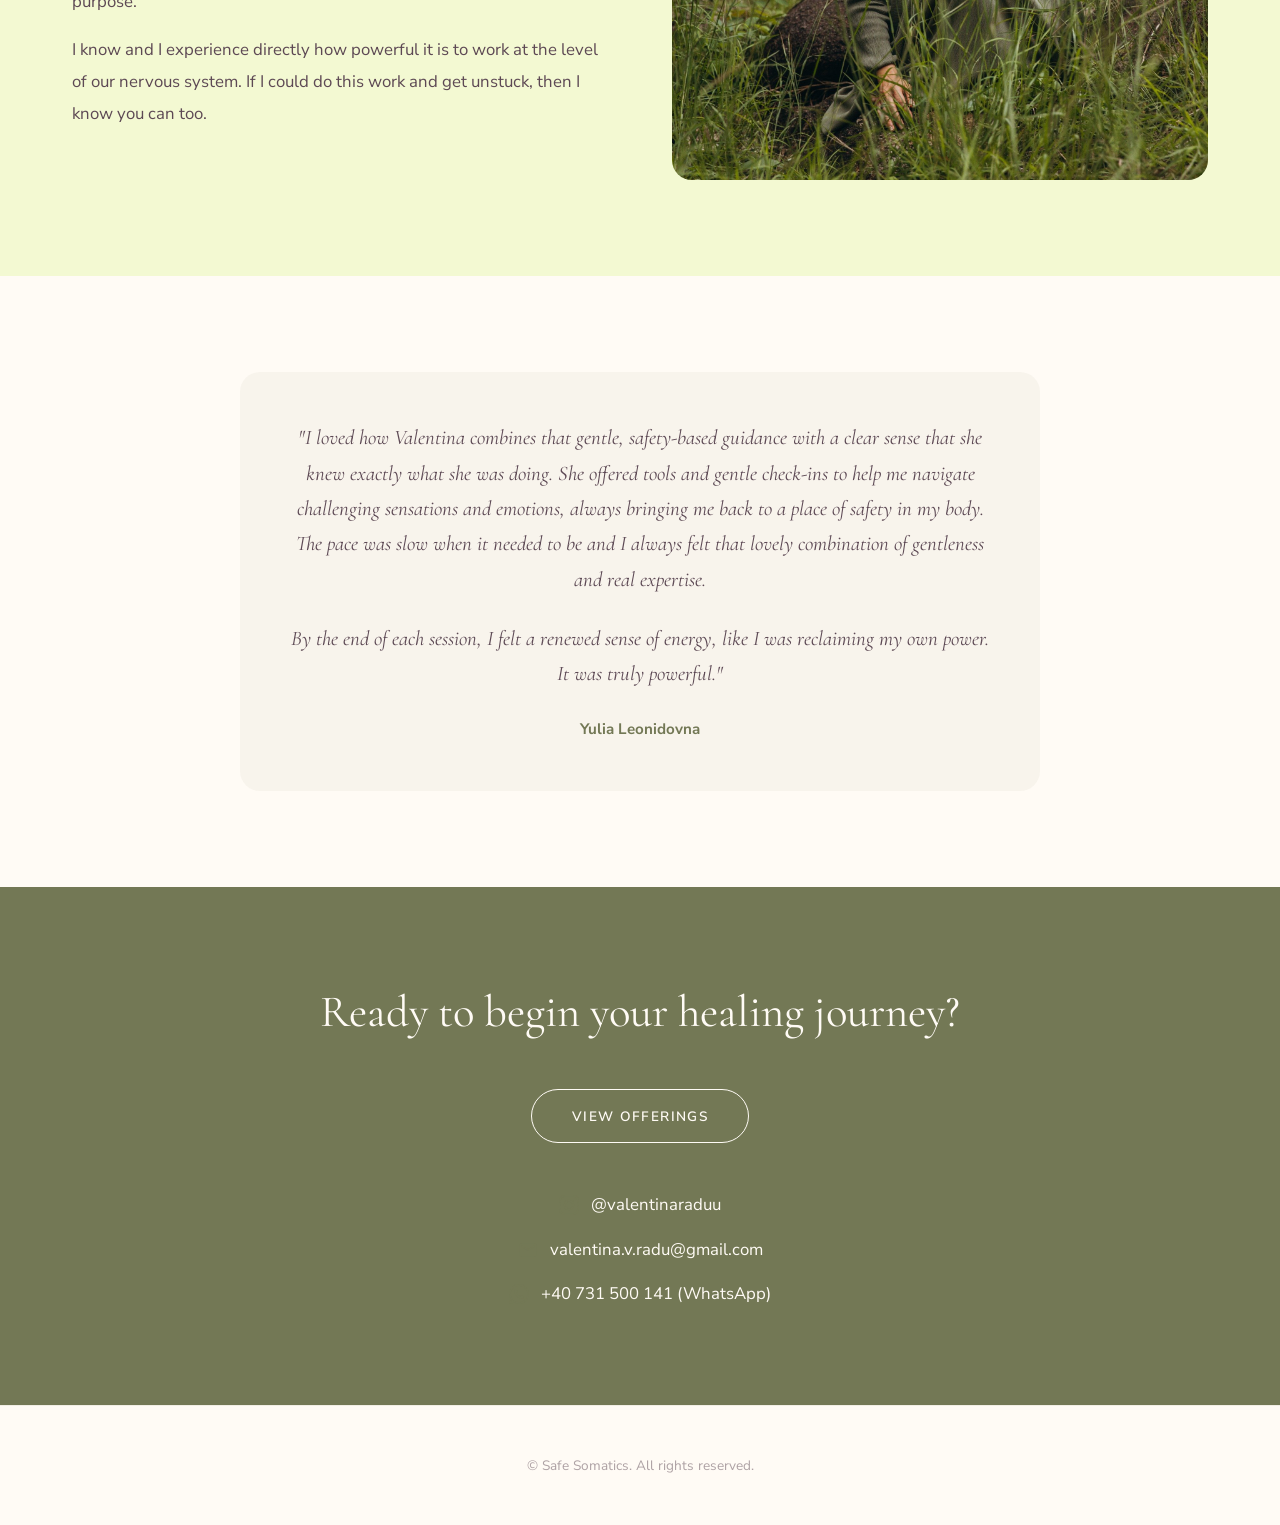
==== commit c18142e0: "Remove disclaimer text from footer on all pages https://claude.ai/code/session_01XYaY79BtkbtiE2khdQe" ====
--- a/public/about-me.html
+++ b/public/about-me.html
@@ -105,7 +105,6 @@
   <!-- Footer -->
   <footer class="footer">
     <div class="container">
-      <p class="footer-disclaimer">Somatic therapy is not psychotherapy and is not a substitute to psychological counseling, therapy, or medical advice. I am not a doctor, or a psychotherapist. You are encouraged to consult with your healthcare provider or other professional care provider with any questions or concerns you may have regarding any health condition or any other condition that you may have before taking any action or engaging in any activity or program, including this kind of somatic therapy.</p>
       <p class="footer-bottom">&copy; Safe Somatics. All rights reserved.</p>
     </div>
   </footer>
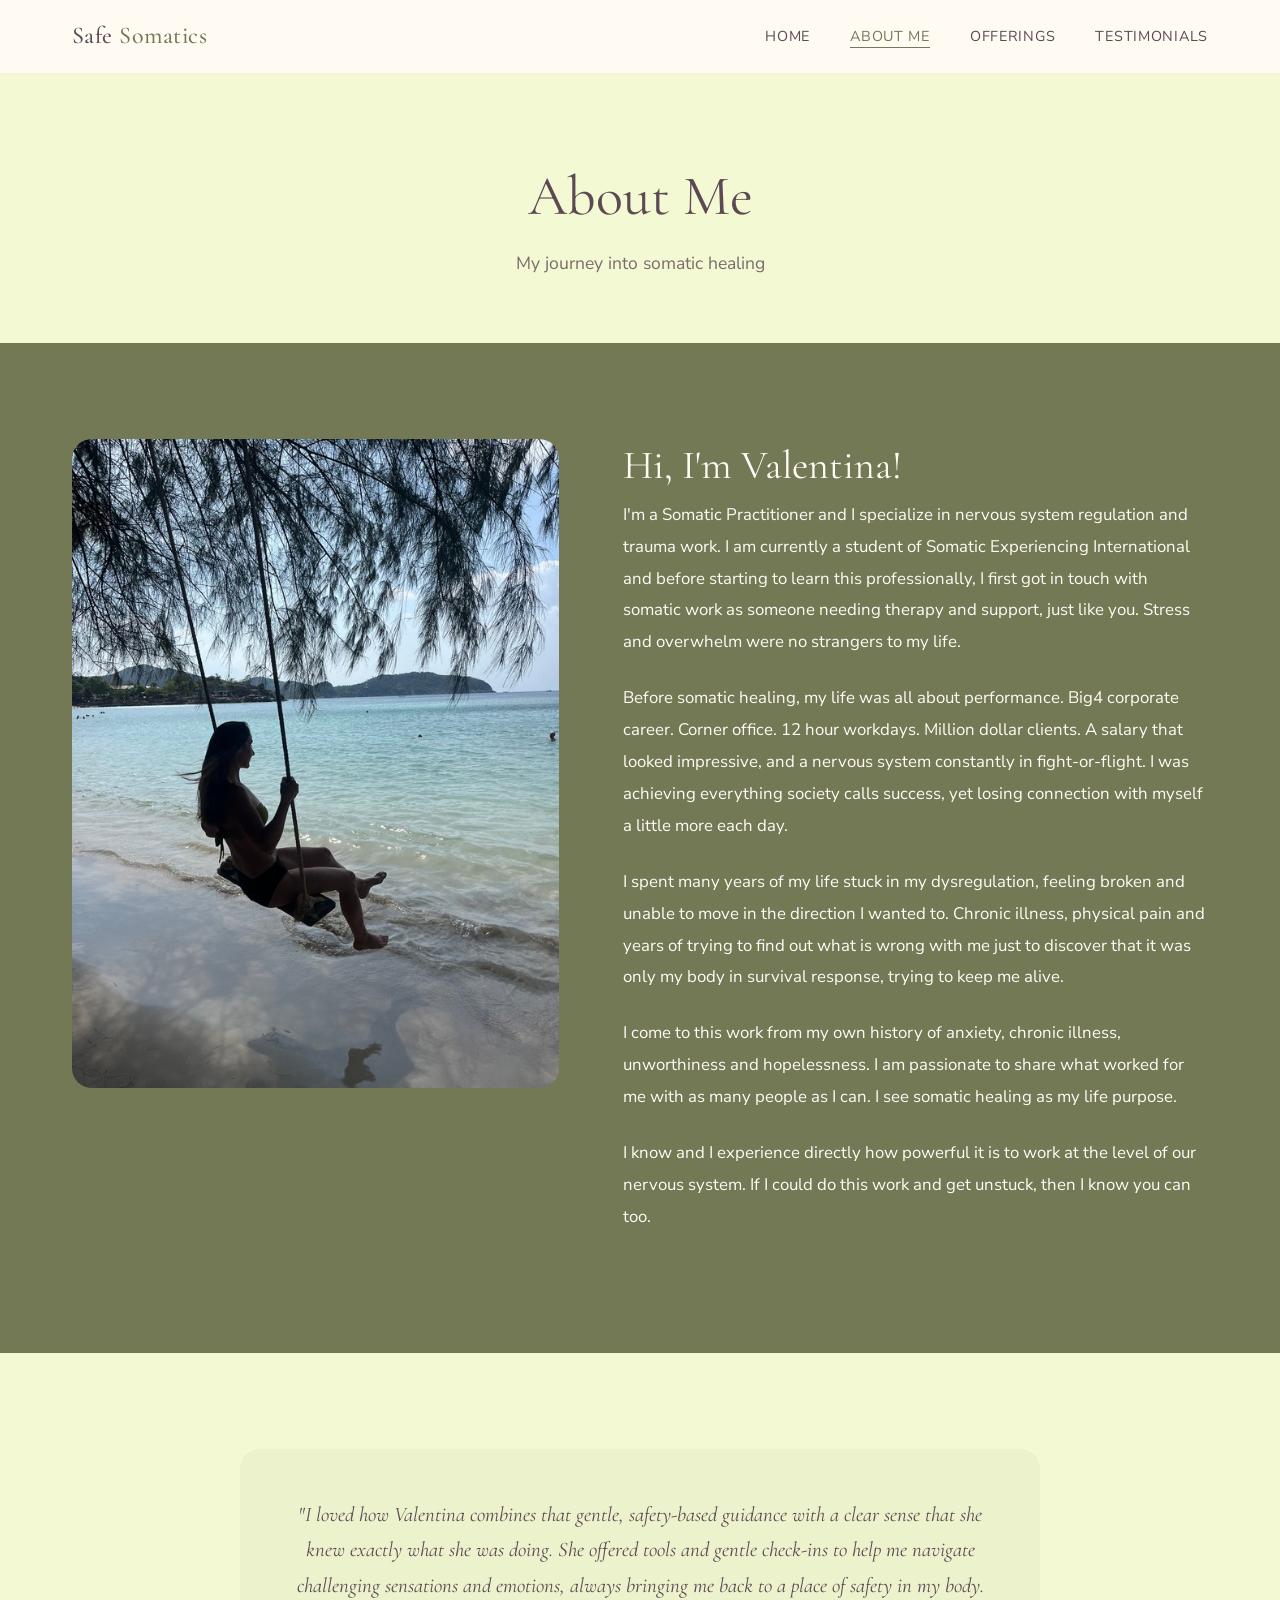
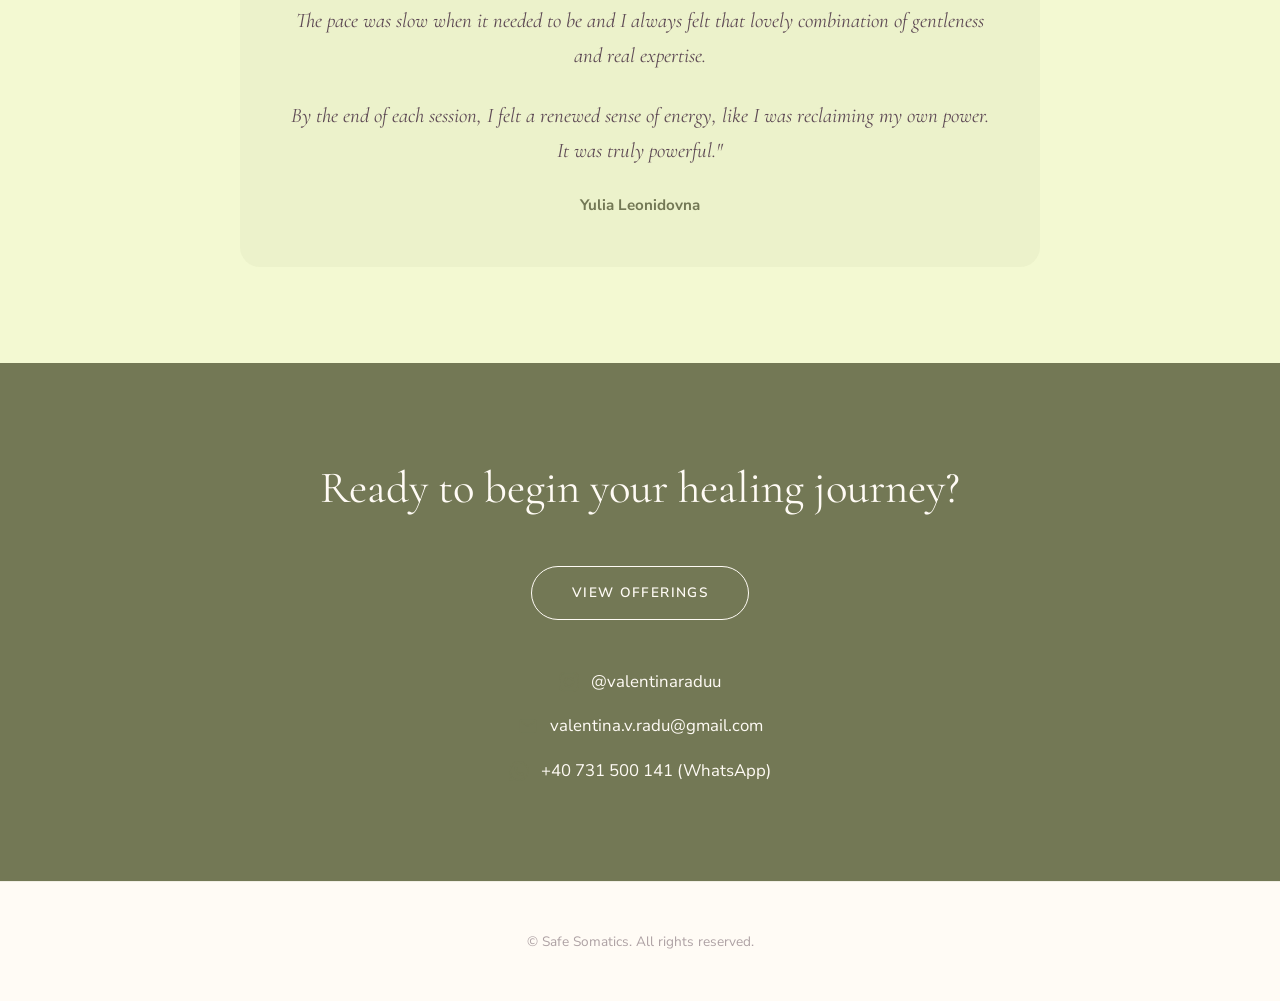
==== commit f5bebc73: "Fix section background colors and structure to match original site Compared against original safesom" ====
--- a/public/about-me.html
+++ b/public/about-me.html
@@ -35,8 +35,8 @@
     <p>My journey into somatic healing</p>
   </div>
 
-  <!-- About Content -->
-  <section class="section section-cream">
+  <!-- Section 1: Bio - bg=#737855 -->
+  <section class="section section-olive">
     <div class="container">
       <div class="about-grid fade-in">
         <div class="about-image">
@@ -46,29 +46,16 @@
           <h2>Hi, I'm Valentina!</h2>
           <p>I'm a Somatic Practitioner and I specialize in nervous system regulation and trauma work. I am currently a student of Somatic Experiencing International and before starting to learn this professionally, I first got in touch with somatic work as someone needing therapy and support, just like you. Stress and overwhelm were no strangers to my life.</p>
           <p>Before somatic healing, my life was all about performance. Big4 corporate career. Corner office. 12 hour workdays. Million dollar clients. A salary that looked impressive, and a nervous system constantly in fight-or-flight. I was achieving everything society calls success, yet losing connection with myself a little more each day.</p>
+          <p>I spent many years of my life stuck in my dysregulation, feeling broken and unable to move in the direction I wanted to. Chronic illness, physical pain and years of trying to find out what is wrong with me just to discover that it was only my body in survival response, trying to keep me alive.</p>
+          <p>I come to this work from my own history of anxiety, chronic illness, unworthiness and hopelessness. I am passionate to share what worked for me with as many people as I can. I see somatic healing as my life purpose.</p>
+          <p>I know and I experience directly how powerful it is to work at the level of our nervous system. If I could do this work and get unstuck, then I know you can too.</p>
         </div>
       </div>
     </div>
   </section>
 
-  <!-- My Story Continued -->
+  <!-- Section 2: Testimonial - bg=#f3f9d2 -->
   <section class="section section-light-green">
-    <div class="container">
-      <div class="split-section fade-in">
-        <div class="split-content">
-          <p>I spent many years of my life stuck in my dysregulation, feeling broken and unable to move in the direction I wanted to. Chronic illness, physical pain and years of trying to find out what is wrong with me just to discover that it was only my body in survival response, trying to keep me alive.</p>
-          <p>I come to this work from my own history of anxiety, chronic illness, unworthiness and hopelessness. I am passionate to share what worked for me with as many people as I can. I see somatic healing as my life purpose.</p>
-          <p>I know and I experience directly how powerful it is to work at the level of our nervous system. If I could do this work and get unstuck, then I know you can too.</p>
-        </div>
-        <div class="split-image">
-          <img src="images/9dc7a72aa79212843d50720f5d2e6f0e.jpg" alt="Somatic healing journey" loading="lazy">
-        </div>
-      </div>
-    </div>
-  </section>
-
-  <!-- Testimonial -->
-  <section class="section section-cream">
     <div class="container">
       <div class="testimonial-featured fade-in">
         <p>"I loved how Valentina combines that gentle, safety-based guidance with a clear sense that she knew exactly what she was doing. She offered tools and gentle check-ins to help me navigate challenging sensations and emotions, always bringing me back to a place of safety in my body. The pace was slow when it needed to be and I always felt that lovely combination of gentleness and real expertise.</p>
--- a/public/css/style.css
+++ b/public/css/style.css
@@ -362,33 +362,30 @@
 .what-is-card {
   text-align: center;
   padding: 2.5rem 2rem;
-  background: rgba(255, 251, 245, 0.5);
+  background: rgba(255, 251, 245, 0.1);
   border-radius: 20px;
-  border: 1px solid rgba(115, 120, 85, 0.1);
+  border: 1px solid rgba(255, 251, 245, 0.15);
 }
 
 .what-is-card h3 {
   font-size: 1.4rem;
   margin-bottom: 1rem;
-  color: #737855;
+  color: #f3f9d2;
 }
 
 .what-is-card p {
   font-size: 0.95rem;
   line-height: 1.7;
-  opacity: 0.85;
+  opacity: 0.9;
 }
 
 .what-is-description {
   text-align: center;
   max-width: 800px;
-  margin: 3rem auto 0;
+  margin: 0 auto;
   font-size: 1.05rem;
   line-height: 1.8;
   padding: 2rem;
-  background: rgba(115, 120, 85, 0.05);
-  border-radius: 20px;
-  border-left: 3px solid #737855;
 }
 
 /* ============================================
@@ -496,8 +493,8 @@
   text-align: center;
   padding: 2.5rem 1.5rem;
   border-radius: 20px;
-  background: rgba(255, 251, 245, 0.1);
-  border: 1px solid rgba(255, 251, 245, 0.15);
+  background: rgba(115, 120, 85, 0.05);
+  border: 1px solid rgba(115, 120, 85, 0.1);
   transition: transform 0.3s ease;
 }
 
@@ -508,13 +505,13 @@
 .pillar-card h4 {
   font-size: 1.3rem;
   margin-bottom: 1rem;
-  color: #f3f9d2;
+  color: #737855;
 }
 
 .pillar-card p {
   font-size: 0.95rem;
   line-height: 1.7;
-  opacity: 0.9;
+  opacity: 0.85;
 }
 
 /* ============================================
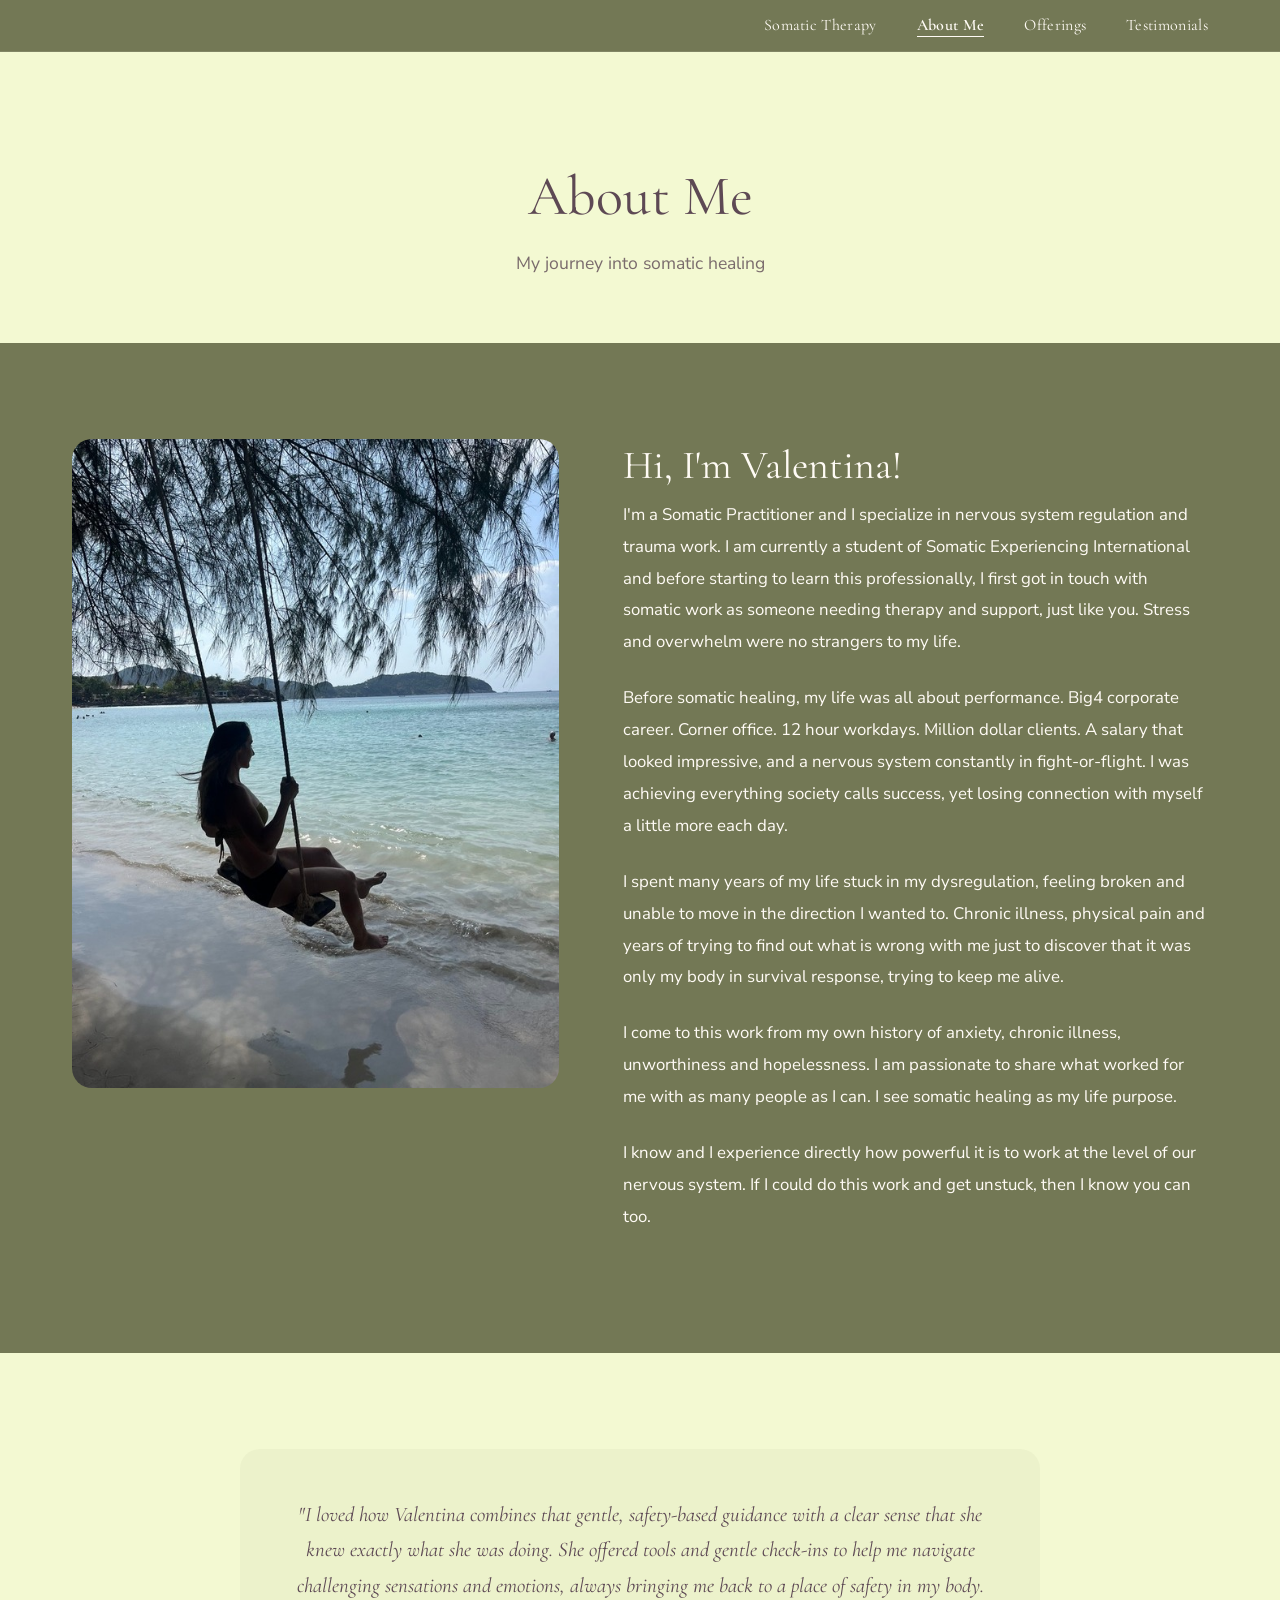
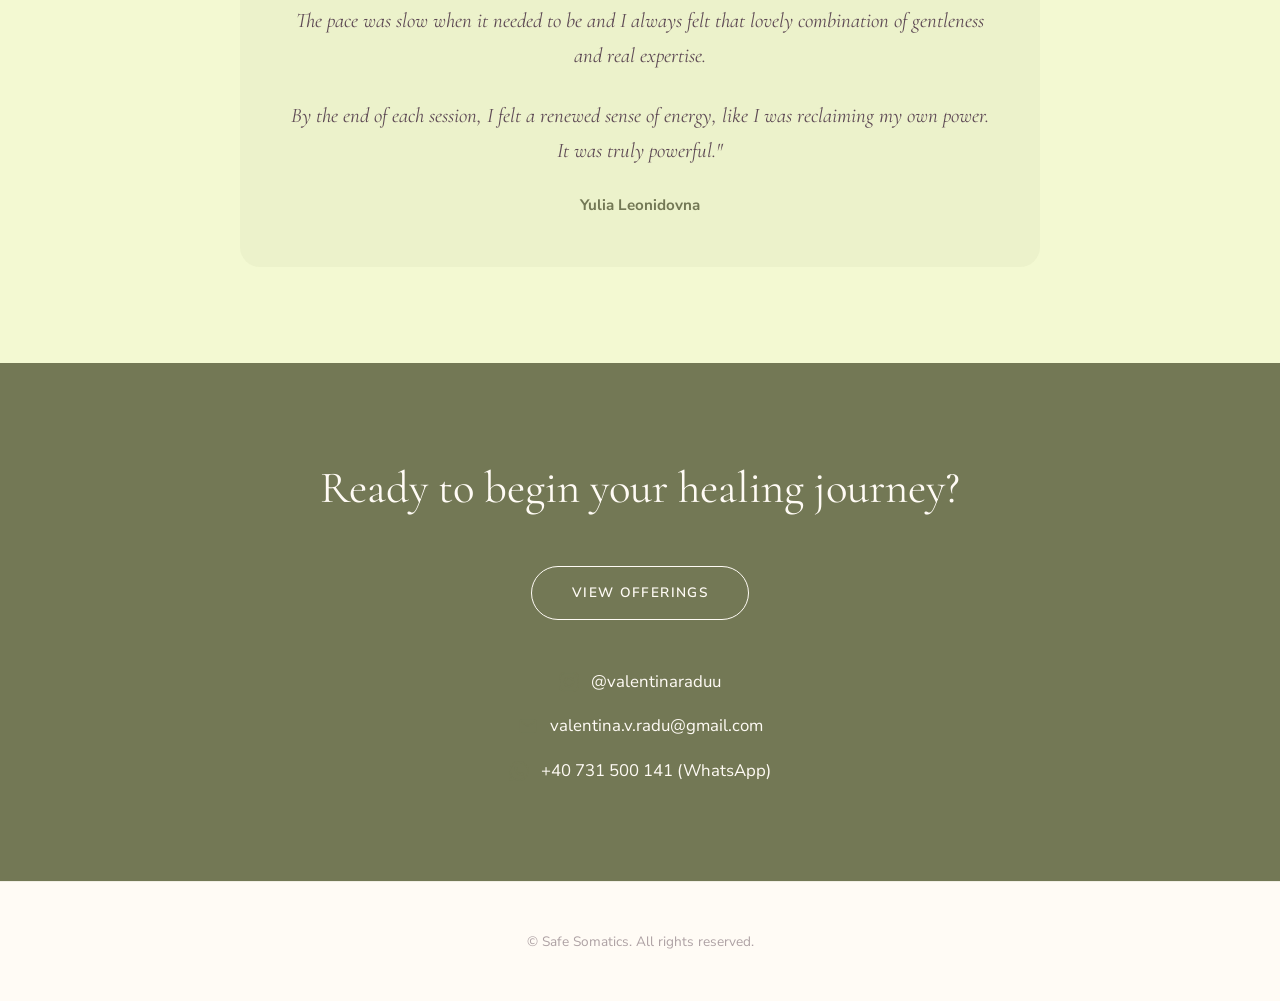
==== commit 0ca9c91d: "Rework nav and hero to match original site Nav: olive bg, no logo, right-aligned links with Cormoran" ====
--- a/public/about-me.html
+++ b/public/about-me.html
@@ -16,12 +16,11 @@
   <!-- Navigation -->
   <nav class="nav" id="nav">
     <div class="nav-inner">
-      <a href="index.html" class="nav-logo">Safe <span>Somatics</span></a>
       <button class="nav-toggle" id="navToggle" aria-label="Toggle navigation">
         <span></span><span></span><span></span>
       </button>
       <ul class="nav-links" id="navLinks">
-        <li><a href="index.html">Home</a></li>
+        <li><a href="index.html">Somatic Therapy</a></li>
         <li><a href="about-me.html" class="active">About Me</a></li>
         <li><a href="offerings.html">Offerings</a></li>
         <li><a href="testimonials.html">Testimonials</a></li>
--- a/public/css/style.css
+++ b/public/css/style.css
@@ -68,36 +68,22 @@
   left: 0;
   right: 0;
   z-index: 1000;
-  background-color: rgba(255, 251, 245, 0.95);
-  backdrop-filter: blur(10px);
-  -webkit-backdrop-filter: blur(10px);
-  border-bottom: 1px solid rgba(115, 120, 85, 0.1);
+  background-color: #737855;
+  border-bottom: 1px solid rgba(255, 251, 245, 0.1);
   transition: box-shadow 0.3s ease;
 }
 
 .nav.scrolled {
-  box-shadow: 0 2px 20px rgba(93, 73, 84, 0.08);
+  box-shadow: 0 2px 20px rgba(93, 73, 84, 0.15);
 }
 
 .nav-inner {
   max-width: 1200px;
   margin: 0 auto;
-  padding: 1rem 2rem;
+  padding: 0.75rem 2rem;
   display: flex;
-  justify-content: space-between;
+  justify-content: flex-end;
   align-items: center;
-}
-
-.nav-logo {
-  font-family: 'Cormorant Garamond', serif;
-  font-size: 1.5rem;
-  font-weight: 500;
-  color: #5d4954;
-  letter-spacing: 0.02em;
-}
-
-.nav-logo span {
-  color: #737855;
 }
 
 .nav-links {
@@ -108,11 +94,11 @@
 }
 
 .nav-links a {
-  font-size: 0.9rem;
+  font-family: 'Cormorant Garamond', serif;
+  font-size: 1rem;
   font-weight: 400;
-  color: #5d4954;
-  letter-spacing: 0.05em;
-  text-transform: uppercase;
+  color: #fffbf5;
+  letter-spacing: 0.02em;
   position: relative;
   padding-bottom: 2px;
 }
@@ -124,7 +110,7 @@
   left: 0;
   width: 0;
   height: 1px;
-  background-color: #737855;
+  background-color: #fffbf5;
   transition: width 0.3s ease;
 }
 
@@ -134,7 +120,8 @@
 }
 
 .nav-links a.active {
-  color: #737855;
+  color: #fffbf5;
+  font-weight: 600;
 }
 
 .nav-toggle {
@@ -151,7 +138,7 @@
   display: block;
   width: 24px;
   height: 2px;
-  background-color: #5d4954;
+  background-color: #fffbf5;
   transition: all 0.3s ease;
 }
 
@@ -159,60 +146,45 @@
    Hero Section
    ============================================ */
 .hero {
-  min-height: 100vh;
+  padding: 5rem 2rem 3rem;
+  background-color: #737855;
   display: flex;
-  align-items: center;
   justify-content: center;
-  text-align: center;
-  padding: 8rem 2rem 4rem;
+}
+
+.hero-image-wrapper {
   position: relative;
-  overflow: hidden;
-  background-color: #fffbf5;
-}
-
-.hero-bg {
+  max-width: 900px;
+  width: 100%;
+}
+
+.hero-image {
+  width: 100%;
+  height: auto;
+  display: block;
+  border-radius: 0;
+}
+
+.hero-overlay {
   position: absolute;
-  top: 0;
-  left: 0;
-  right: 0;
-  bottom: 0;
-  background-image: url('../images/066b9617bab4fffd7803dbf2ef9ac139.jpg');
-  background-size: cover;
-  background-position: center;
-  opacity: 0.15;
-}
-
-.hero-content {
-  position: relative;
-  z-index: 1;
-  max-width: 800px;
+  bottom: 2rem;
+  left: 2rem;
+}
+
+.hero-overlay h1 {
+  font-size: 3.5rem;
+  font-weight: 400;
+  color: #fffbf5;
+  line-height: 1.1;
+  margin-bottom: 0.25rem;
 }
 
 .hero-subtitle {
-  font-family: 'Nunito Sans', sans-serif;
-  font-size: 0.85rem;
+  font-family: 'Cormorant Garamond', serif;
+  font-size: 1.3rem;
+  font-style: italic;
   font-weight: 400;
-  letter-spacing: 0.3em;
-  text-transform: uppercase;
-  color: #737855;
-  margin-bottom: 1.5rem;
-}
-
-.hero h1 {
-  font-size: 4rem;
-  font-weight: 300;
-  color: #5d4954;
-  margin-bottom: 1.5rem;
-  letter-spacing: 0.02em;
-}
-
-.hero-description {
-  font-size: 1.1rem;
-  color: #5d4954;
-  opacity: 0.8;
-  max-width: 550px;
-  margin: 0 auto 2.5rem;
-  line-height: 1.8;
+  color: #f3f9d2;
 }
 
 /* ============================================
@@ -848,11 +820,11 @@
     top: 100%;
     left: 0;
     right: 0;
-    background-color: rgba(255, 251, 245, 0.98);
+    background-color: rgba(115, 120, 85, 0.98);
     flex-direction: column;
     padding: 2rem;
     gap: 1.5rem;
-    border-bottom: 1px solid rgba(115, 120, 85, 0.1);
+    border-bottom: 1px solid rgba(255, 251, 245, 0.1);
   }
 
   .nav-links.open {
@@ -864,12 +836,20 @@
   }
 
   .hero {
-    min-height: 80vh;
-    padding: 7rem 1.5rem 3rem;
-  }
-
-  .hero h1 {
-    font-size: 2.5rem;
+    padding: 4.5rem 1rem 2rem;
+  }
+
+  .hero-overlay h1 {
+    font-size: 2rem;
+  }
+
+  .hero-overlay {
+    bottom: 1rem;
+    left: 1rem;
+  }
+
+  .hero-subtitle {
+    font-size: 1rem;
   }
 
   .section {
@@ -918,8 +898,8 @@
 }
 
 @media (max-width: 480px) {
-  .hero h1 {
-    font-size: 2rem;
+  .hero-overlay h1 {
+    font-size: 1.6rem;
   }
 
   .btn-group {
